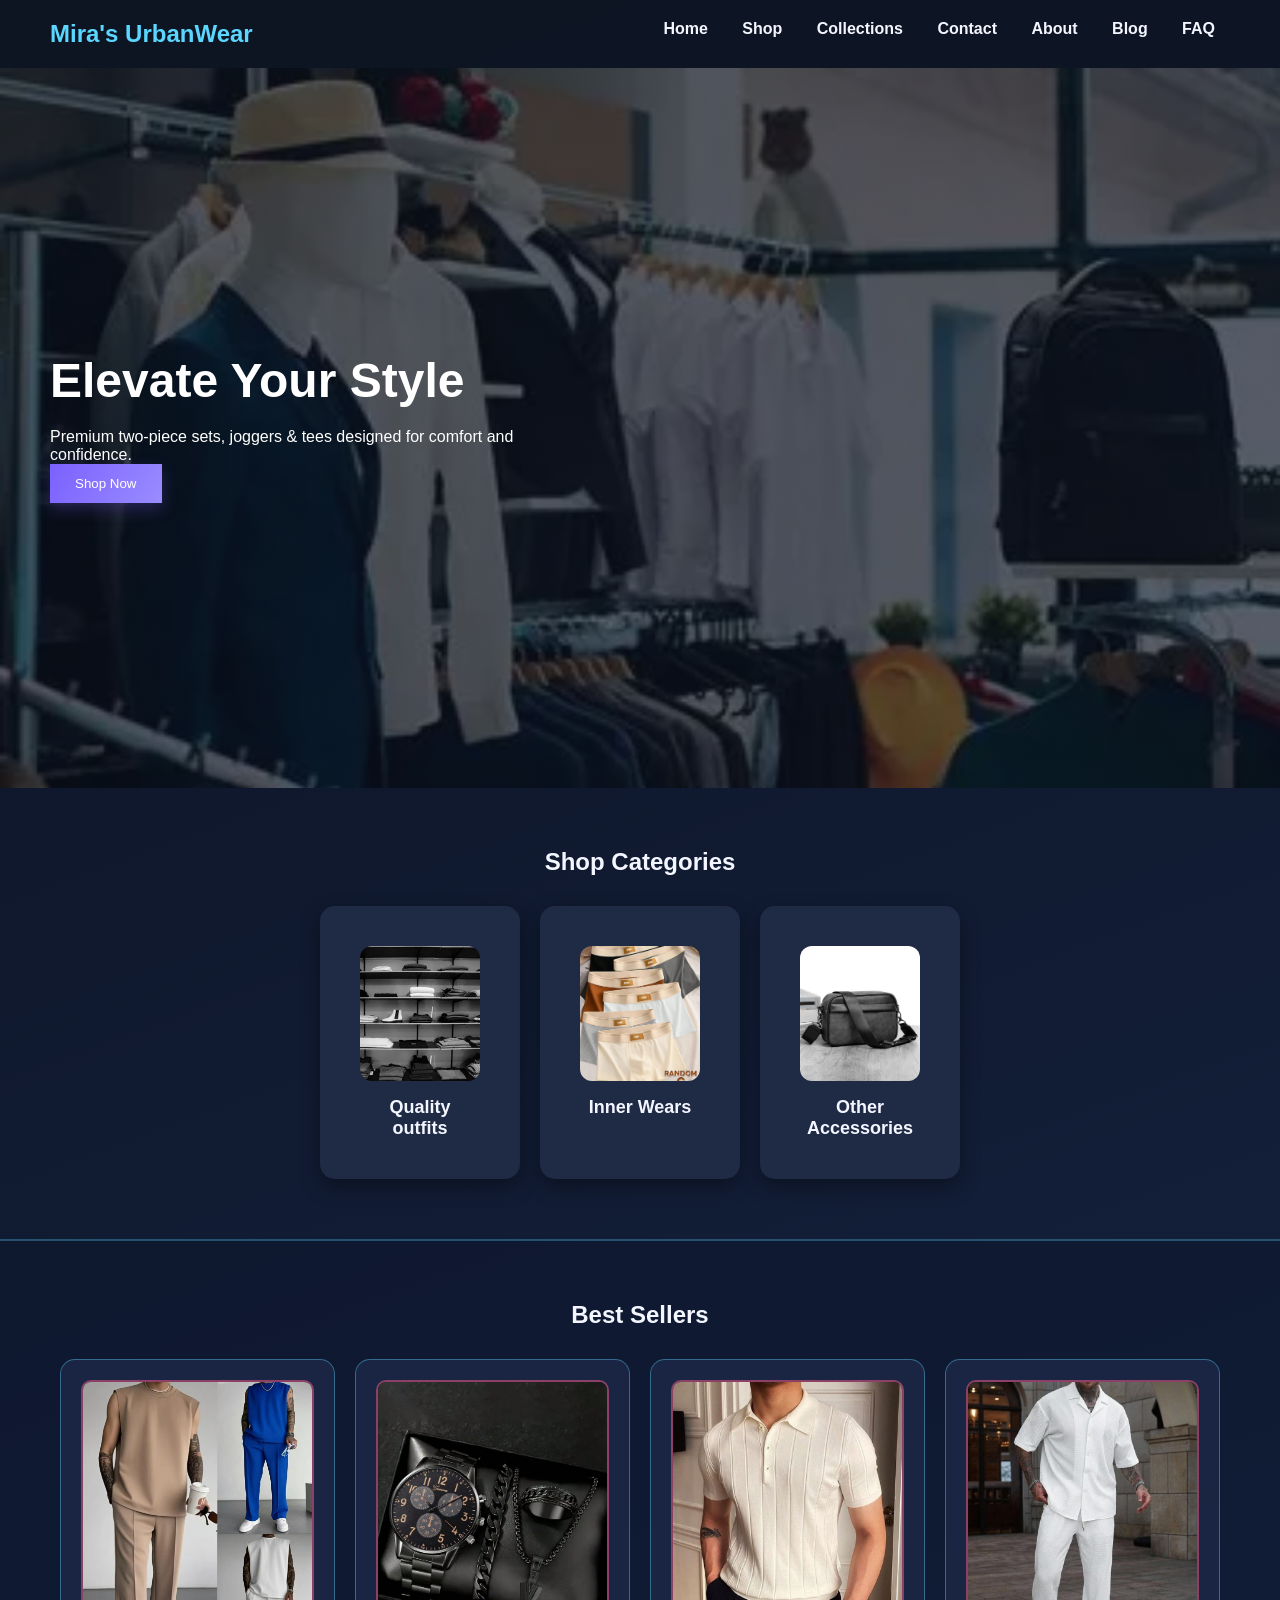
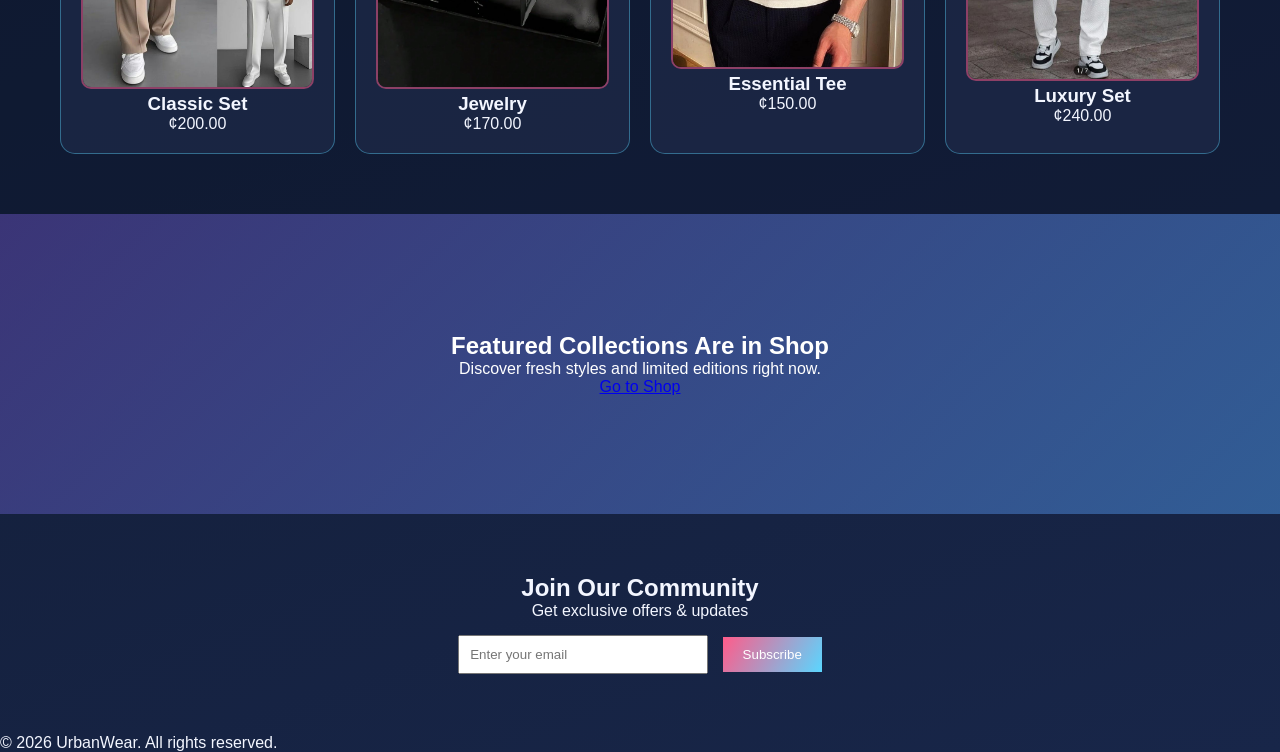
==== index.html @ b2097e36 "pushing my mini project" ====
<!DOCTYPE html>
<html lang="en">
<head>
  <meta charset="UTF-8">
  <title>UrbanWear</title>
  <link rel="stylesheet" href="src/style.css">
</head>
<body>

<!-- NAVBAR -->
<header>
  <div class="logo">Mira's UrbanWear</div>
  <nav>
    <a href="index.html">Home</a>
    <a href="pages/shop.html">Shop</a>
    <a href="pages/collections.html">Collections</a>
    <a href="pages/contact.html">Contact</a>
    <a href="pages/about.html">About</a>
    <a href="pages/blog.html">Blog</a>
    <a href="pages/faq.html">FAQ</a>
  </nav>
</header>

<!-- HERO -->
<section class="hero">
  <div class="hero-text">
    <h1>Elevate Your Style</h1>
    <p>Premium two-piece sets, joggers & tees designed for comfort and confidence.</p>
    <button>Shop Now</button>
  </div>
</section>

<!-- CATEGORIES -->
<section class="categories">
  <h2>Shop Categories</h2>
  <div class="category-grid">
    <div class="card">
      <img src="images/boutique pic3.webp" alt="">
      <span> Quality outfits</span>
    </div>
    <div class="card">
      <img src="images/innerwears.jpg" alt="Joggers">
      <span>Inner Wears</span>
    </div>
    <div class="card">
      <img src="images/side bag.jpg" alt="T-Shirts">
      <span>Other Accessories</span>
    </div>
  </div>
</section>

<!-- BEST SELLERS -->
<section class="products">
  <h2>Best Sellers</h2>
  <div class="product-grid">

    <div class="product">
      <img src="images/luxury classicset.jpg">
      <h3>Classic Set</h3>
      <p>¢200.00</p>
    </div>

    <div class="product">
      <img src="images/jewelry pic1.jpg">
      <h3>Jewelry</h3>
      <p>¢170.00</p>
    </div>

    <div class="product">
      <img src="images/detailed shirt.jpg">
      <h3>Essential Tee</h3>
      <p>¢150.00</p>
    </div>

    <div class="product">
      <img src="images/luxury twopiece set.jpg">
      <h3>Luxury Set</h3>
      <p>¢240.00</p>
    </div>

  </div>
</section>

<!-- PROMO -->
<section class="promo">
  <div class="promo-text">
    <h2>Featured Collections Are in Shop</h2>
    <p>Discover fresh styles and limited editions right now.</p>
    <a href="pages/shop.html" class="btn-link">Go to Shop</a>
  </div>
</section>

<!-- NEWSLETTER -->
<section class="newsletter">
  <h2>Join Our Community</h2>
  <p>Get exclusive offers & updates</p>
  <input type="email" placeholder="Enter your email">
  <button>Subscribe</button>
</section>

<!-- FOOTER -->
<footer>
  <p>© 2026 UrbanWear. All rights reserved.</p>
</footer>

</body>
</html>
---- src/style.css ----
:root {
  --bg: #0b1220;
  --text: #f3f6ff;
  --card: #1f2a45;
  --accent: #ff5c8a;
  --accent2: #5ad6ff;
  --muted: #b1c2db;
}

* {
  margin: 0;
  padding: 0;
  box-sizing: border-box;
  font-family: 'Arial', sans-serif;
}

body {
  background: linear-gradient(160deg, #0b1220 0%, #182649 100%);
  color: var(--text);
}

/* NAVBAR */
header {
  display: flex;
  justify-content: space-between;
  padding: 20px 50px;
  background: rgba(14, 20, 35, 0.90);
  box-shadow: 0 6px 25px rgba(0,0,0,0.45);
}

nav a {
  margin: 0 15px;
  text-decoration: none;
  color: var(--text);
  font-weight: 600;
  transition: color .2s ease;
}

nav a:hover {
  color: var(--accent);
}

.logo {
  font-weight: 900;
  font-size: 24px;
  color: var(--accent2);
}

/* HERO */
.hero {
  height: 80vh;
  background: linear-gradient(rgba(11, 18, 32, .65), rgba(11, 18, 32, .65)), url('../images/boutique pic1.webp') no-repeat center/cover;
  display: flex;
  align-items: center;
  padding: 50px;
}

.hero-text {
  max-width: 500px;
  color: white;
}

.hero h1 {
  font-size: 48px;
  margin-bottom: 20px;
}

.hero button {
  padding: 12px 25px;
  background: linear-gradient(120deg, #7b61ff, #9a8cff);
  color: #fff;
  border: none;
  cursor: pointer;
  box-shadow: 0 6px 16px rgba(123,97,255,0.25);
}

/* CATEGORIES */
.categories {
  padding: 60px;
  text-align: center;
}

.category-grid {
  display: flex;
  gap: 20px;
  margin-top: 30px;
  justify-content: center;
}

.card {
  background: var(--card);
  padding: 40px;
  border-radius: 15px;
  width: 200px;
  box-shadow: 0 8px 20px rgba(0,0,0,0.35);
}

.card img {
  width: 100%;
  height: 135px;
  object-fit: cover;
  border-radius: 12px;
  margin-bottom: 12px;
}

.card span {
  display: block;
  font-size: 18px;
  font-weight: 700;
  color: var(--text);
}

/* PRODUCTS */
.products {
  padding: 60px;
  text-align: center;
  background: rgba(12,22,42,.45);
  border-top: 2px solid rgba(90,214,255,0.3);
}

.shop-arrivals {
  margin-top: 40px;
  padding: 35px;
  border-radius: 18px;
  background: linear-gradient(140deg, rgba(123,97,255,0.14), rgba(90,214,255,0.12));
  box-shadow: 0 12px 35px rgba(10, 10, 30, 0.3);
}

.shop-arrivals h2 {
  margin-bottom: 20px;
  color: #f3f6ff;
}

.arrival-grid {
  display: grid;
  gap: 20px;
  grid-template-columns: repeat(auto-fit, minmax(220px, 1fr));
}

.arrival-card {
  background: rgba(15, 28, 55, 0.9);
  border: 1px solid rgba(90,214,255,0.4);
  border-radius: 15px;
  padding: 14px;
  text-align: center;
}

.arrival-card img {
  width: 100%;
  border-radius: 12px;
  object-fit: cover;
  margin-bottom: 12px;
}

.arrival-card h3 {
  margin-bottom: 8px;
  color: #fff;
}

.arrival-card p {
  font-weight: 700;
  color: #a8e7ff;
}

.product-grid {
  display: grid;
  grid-template-columns: repeat(4, 1fr);
  gap: 20px;
  margin-top: 30px;
}

.product {
  background: rgba(28, 40, 70, 0.87);
  padding: 20px;
  border-radius: 15px;
  border: 1px solid rgba(90,214,255,0.4);
}

.product img {
  width: 100%;
  border-radius: 10px;
  border: 2px solid rgba(255,92,138,0.5);
}

/* PROMO */
.promo {
  height: 300px;
  background: linear-gradient(135deg, rgba(72, 60, 139, 0.75), rgba(58, 112, 176, 0.75));
  display: flex;
  align-items: center;
  justify-content: center;
  color: #fff;
}

.promo-text {
  text-align: center;
}

.promo button {
  margin-top: 15px;
  padding: 10px 20px;
  border: none;
  background: linear-gradient(120deg, #6e5f80, #b394c7);
  color: white;
  cursor: pointer;
}

/* NEWSLETTER */
.newsletter {
  padding: 60px;
  text-align: center;
}

.newsletter input {
  padding: 10px;
  width: 250px;
  margin-top: 15px;
}

.newsletter button {
  padding: 10px 20px;
  margin-left: 10px;
  background: linear-gradient(120deg, var(--accent), var(--accent2));
  color: white;
  border: none;
  cursor: pointer;
}
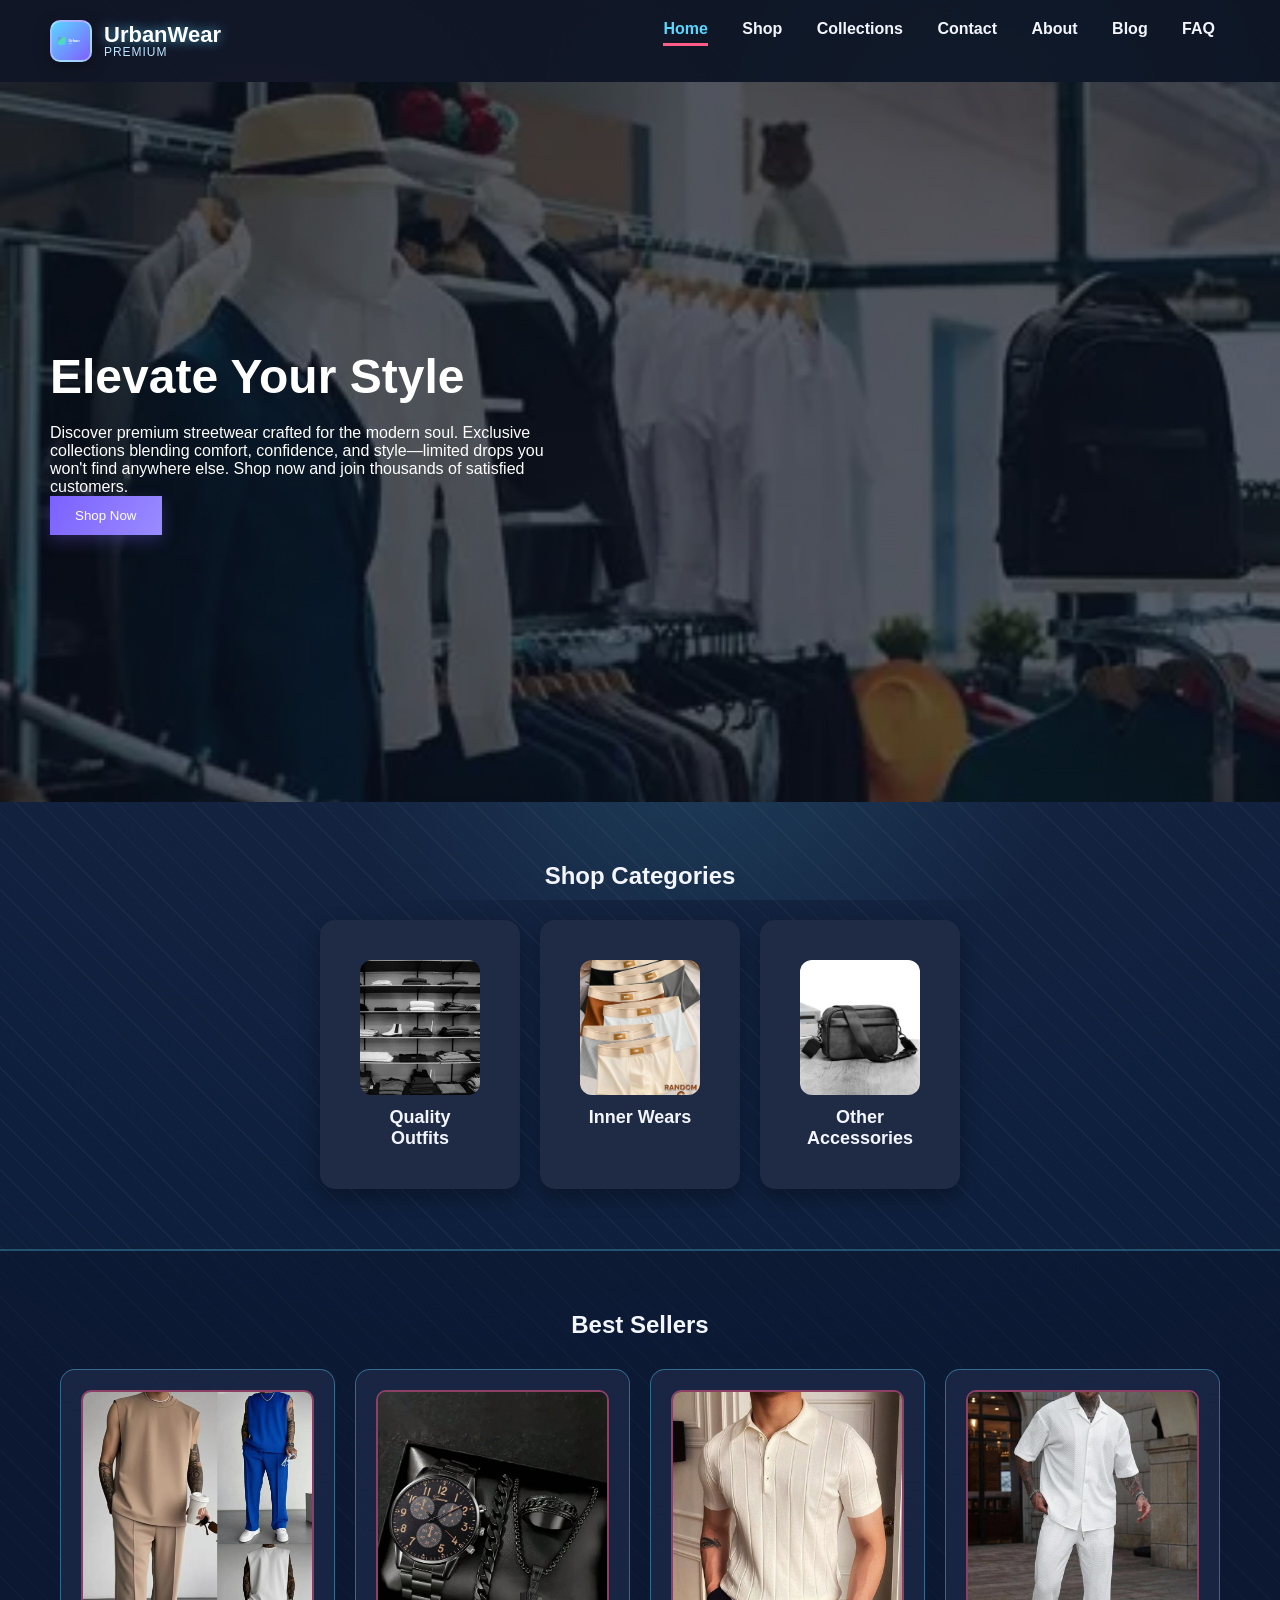
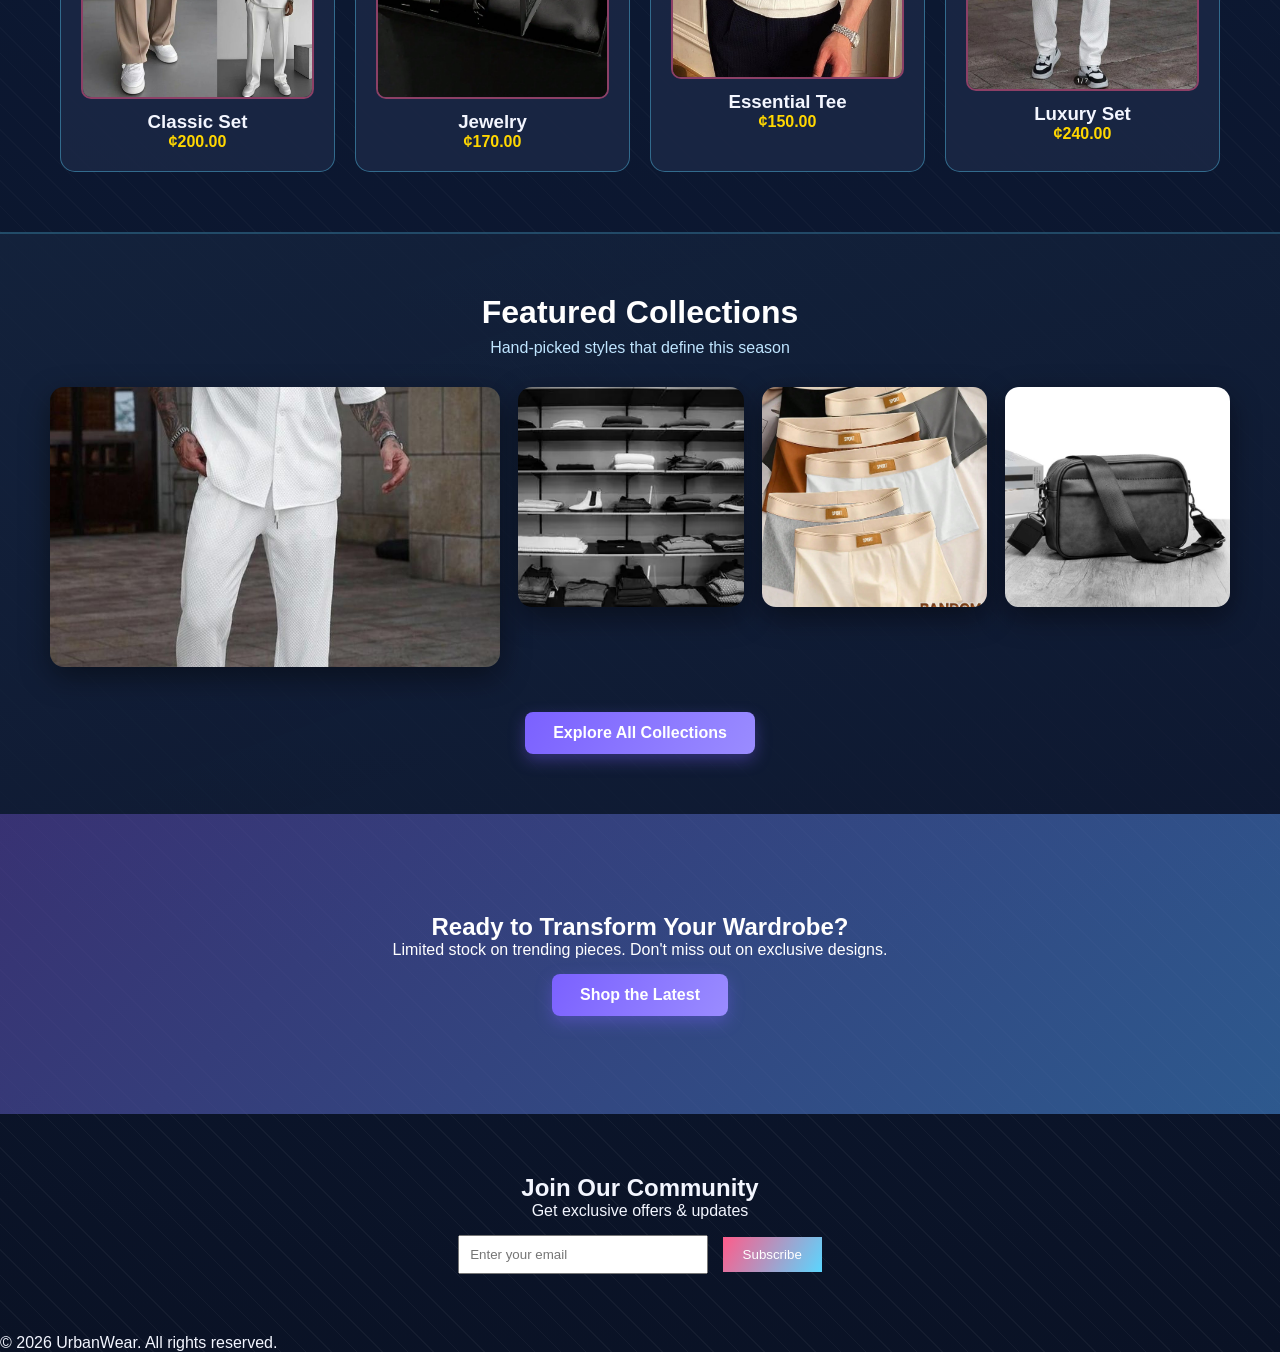
==== commit d0ea7746: "pushing my mini project" ====
--- a/index.html
+++ b/index.html
@@ -9,9 +9,12 @@
 
 <!-- NAVBAR -->
 <header>
-  <div class="logo">Mira's UrbanWear</div>
+  <div class="logo">
+    <img class="brand-logo" src="images/brand-logo.svg" alt="UrbanWear logo">
+    <div class="logo-text"><strong>UrbanWear</strong><span>Premium</span></div>
+  </div>
   <nav>
-    <a href="index.html">Home</a>
+    <a href="index.html" class="active">Home</a>
     <a href="pages/shop.html">Shop</a>
     <a href="pages/collections.html">Collections</a>
     <a href="pages/contact.html">Contact</a>
@@ -25,8 +28,8 @@
 <section class="hero">
   <div class="hero-text">
     <h1>Elevate Your Style</h1>
-    <p>Premium two-piece sets, joggers & tees designed for comfort and confidence.</p>
-    <button>Shop Now</button>
+    <p>Discover premium streetwear crafted for the modern soul. Exclusive collections blending comfort, confidence, and style—limited drops you won't find anywhere else. Shop now and join thousands of satisfied customers.</p>
+    <button onclick="location.href='pages/shop.html'">Shop Now</button>
   </div>
 </section>
 
@@ -34,18 +37,18 @@
 <section class="categories">
   <h2>Shop Categories</h2>
   <div class="category-grid">
-    <div class="card">
+    <a href="pages/shop.html" class="card">
       <img src="images/boutique pic3.webp" alt="">
-      <span> Quality outfits</span>
-    </div>
-    <div class="card">
+      <span>Quality Outfits</span>
+    </a>
+    <a href="pages/shop.html" class="card">
       <img src="images/innerwears.jpg" alt="Joggers">
       <span>Inner Wears</span>
-    </div>
-    <div class="card">
+    </a>
+    <a href="pages/shop.html" class="card">
       <img src="images/side bag.jpg" alt="T-Shirts">
       <span>Other Accessories</span>
-    </div>
+    </a>
   </div>
 </section>
 
@@ -54,39 +57,76 @@
   <h2>Best Sellers</h2>
   <div class="product-grid">
 
-    <div class="product">
+    <a href="pages/shop.html" class="product">
       <img src="images/luxury classicset.jpg">
       <h3>Classic Set</h3>
       <p>¢200.00</p>
-    </div>
+    </a>
 
-    <div class="product">
+    <a href="pages/shop.html" class="product">
       <img src="images/jewelry pic1.jpg">
       <h3>Jewelry</h3>
       <p>¢170.00</p>
-    </div>
+    </a>
 
-    <div class="product">
+    <a href="pages/shop.html" class="product">
       <img src="images/detailed shirt.jpg">
       <h3>Essential Tee</h3>
       <p>¢150.00</p>
-    </div>
+    </a>
 
-    <div class="product">
+    <a href="pages/shop.html" class="product">
       <img src="images/luxury twopiece set.jpg">
       <h3>Luxury Set</h3>
       <p>¢240.00</p>
-    </div>
+    </a>
 
   </div>
+</section>
+
+<!-- FEATURED COLLECTIONS -->
+<section class="featured-showcase">
+  <h2>Featured Collections</h2>
+  <p>Hand-picked styles that define this season</p>
+  <div class="showcase-boxes">
+    <div class="showcase-box large">
+      <img src="images/luxury twopiece set.jpg" alt="Luxury Collection">
+      <div class="box-overlay">
+        <h3>Luxury Sets</h3>
+        <span>Premium Quality</span>
+      </div>
+    </div>
+    <div class="showcase-box">
+      <img src="images/boutique pic3.webp" alt="Urban Essentials">
+      <div class="box-overlay">
+        <h3>Urban Essentials</h3>
+        <span>Street Style</span>
+      </div>
+    </div>
+    <div class="showcase-box">
+      <img src="images/innerwears.jpg" alt="Comfort Wear">
+      <div class="box-overlay">
+        <h3>Comfort Wear</h3>
+        <span>All Day</span>
+      </div>
+    </div>
+    <div class="showcase-box">
+      <img src="images/side bag.jpg" alt="Accessories">
+      <div class="box-overlay">
+        <h3>Accessories</h3>
+        <span>Complete Look</span>
+      </div>
+    </div>
+  </div>
+  <a href="pages/collections.html" class="btn-link" style="display: inline-block; margin-top: 25px;">Explore All Collections</a>
 </section>
 
 <!-- PROMO -->
 <section class="promo">
   <div class="promo-text">
-    <h2>Featured Collections Are in Shop</h2>
-    <p>Discover fresh styles and limited editions right now.</p>
-    <a href="pages/shop.html" class="btn-link">Go to Shop</a>
+    <h2>Ready to Transform Your Wardrobe?</h2>
+    <p>Limited stock on trending pieces. Don't miss out on exclusive designs.</p>
+    <a href="pages/shop.html" class="btn-link">Shop the Latest</a>
   </div>
 </section>
 
--- a/src/style.css
+++ b/src/style.css
@@ -15,8 +15,22 @@
 }
 
 body {
-  background: linear-gradient(160deg, #0b1220 0%, #182649 100%);
+  background: radial-gradient(circle at top, #1f2a44 0%, #0e1f3d 42%, #0a1225 100%),
+              repeating-linear-gradient(45deg, rgba(255,255,255,0.04) 0px, rgba(255,255,255,0.04) 1px, transparent 1px, transparent 18px);
+  background-blend-mode: overlay;
   color: var(--text);
+}
+
+body::before {
+  content: "";
+  position: fixed;
+  inset: 0;
+  pointer-events: none;
+  background: radial-gradient(circle at 20% 25%, rgba(255, 92, 138, 0.28), transparent 40%),
+              radial-gradient(circle at 75% 15%, rgba(90, 214, 255, 0.22), transparent 36%),
+              radial-gradient(circle at 55% 80%, rgba(59, 166, 185, 0.18), transparent 36%);
+  mix-blend-mode: screen;
+  z-index: -1;
 }
 
 /* NAVBAR */
@@ -40,10 +54,48 @@
   color: var(--accent);
 }
 
+nav a.active {
+  color: var(--accent2);
+  border-bottom: 3px solid var(--accent);
+  padding-bottom: 6px;
+  font-weight: 700;
+}
+
 .logo {
+  display: inline-flex;
+  align-items: center;
+  gap: 12px;
+}
+
+.brand-logo {
+  width: 42px;
+  height: 42px;
+  background: linear-gradient(135deg, #5ad6ff, #7f5fff);
+  border-radius: 10px;
+  padding: 6px;
+  box-shadow: 0 5px 16px rgba(0, 0, 0, 0.35);
+  border: 2px solid rgba(255, 255, 255, 0.4);
+}
+
+.logo-text {
+  display: flex;
+  flex-direction: column;
+  line-height: 1;
+}
+
+.logo-text strong {
+  font-family: 'Poppins', 'Montserrat', sans-serif;
   font-weight: 900;
-  font-size: 24px;
-  color: var(--accent2);
+  font-size: 22px;
+  color: #ffffff;
+  text-shadow: 0 0 12px rgba(90,214,255,0.7);
+}
+
+.logo-text span {
+  font-size: 0.75rem;
+  color: #bfe5ff;
+  letter-spacing: 0.08em;
+  text-transform: uppercase;
 }
 
 /* HERO */
@@ -93,6 +145,17 @@
   border-radius: 15px;
   width: 200px;
   box-shadow: 0 8px 20px rgba(0,0,0,0.35);
+  display: flex;
+  flex-direction: column;
+  align-items: center;
+  text-decoration: none;
+  cursor: pointer;
+  transition: transform 0.3s ease, box-shadow 0.3s ease;
+}
+
+.card:hover {
+  transform: translateY(-6px);
+  box-shadow: 0 12px 28px rgba(90, 214, 255, 0.3);
 }
 
 .card img {
@@ -174,12 +237,59 @@
   padding: 20px;
   border-radius: 15px;
   border: 1px solid rgba(90,214,255,0.4);
+  position: relative;
+  text-decoration: none;
+  display: flex;
+  flex-direction: column;
+  cursor: pointer;
+  transition: transform 0.3s ease, box-shadow 0.3s ease;
+}
+
+.product:hover {
+  transform: translateY(-4px);
+  box-shadow: 0 10px 25px rgba(90, 214, 255, 0.3);
 }
 
 .product img {
   width: 100%;
   border-radius: 10px;
   border: 2px solid rgba(255,92,138,0.5);
+}
+
+.product h3 {
+  color: var(--text);
+  margin-top: 12px;
+}
+
+.product p {
+  color: #ffd700;
+  font-weight: 700;
+}
+
+/* Product Badges */
+.badge {
+  position: absolute;
+  top: 12px;
+  right: 12px;
+  padding: 6px 12px;
+  border-radius: 8px;
+  font-size: 12px;
+  font-weight: 700;
+  z-index: 10;
+  text-transform: uppercase;
+  letter-spacing: 0.05em;
+}
+
+.badge.sold-out {
+  background: linear-gradient(135deg, #ff4757, #ee5a6f);
+  color: #fff;
+  box-shadow: 0 4px 12px rgba(255, 71, 87, 0.5);
+}
+
+.badge.limited {
+  background: linear-gradient(135deg, #ffa502, #ff6900);
+  color: #fff;
+  box-shadow: 0 4px 12px rgba(255, 165, 2, 0.5);
 }
 
 /* PROMO */
@@ -205,6 +315,24 @@
   cursor: pointer;
 }
 
+.btn-link {
+  display: inline-block;
+  margin-top: 15px;
+  padding: 12px 28px;
+  background: linear-gradient(120deg, #7b61ff, #9a8cff);
+  color: white;
+  text-decoration: none;
+  border-radius: 8px;
+  font-weight: 700;
+  transition: transform 0.2s ease, box-shadow 0.2s ease;
+  box-shadow: 0 6px 16px rgba(123,97,255,0.35);
+}
+
+.btn-link:hover {
+  transform: translateY(-2px);
+  box-shadow: 0 8px 20px rgba(123,97,255,0.5);
+}
+
 /* NEWSLETTER */
 .newsletter {
   padding: 60px;
@@ -226,3 +354,1130 @@
   cursor: pointer;
 }
 
+/* New pages and components */
+.hero-alt {
+  height: 55vh;
+  background: linear-gradient(140deg, rgba(31, 42, 67, 0.78), rgba(90, 214, 255, 0.35)), url('../images/boutique pic2.webp') no-repeat center/cover;
+  display: flex;
+  align-items: center;
+  padding: 50px;
+}
+
+.story-section {
+  background: linear-gradient(160deg, #191f2f, #122038);
+  color: #f4f8ff;
+  padding: 60px 50px;
+  text-align: center;
+}
+
+.story-content p {
+  margin-top: 16px;
+  font-size: 18px;
+  line-height: 1.6;
+}
+
+.ceo-section {
+  padding: 60px 50px;
+  background: linear-gradient(140deg, rgba(25, 40, 70, 0.9), rgba(15, 28, 55, 0.95));
+  border-top: 2px solid rgba(90, 214, 255, 0.25);
+  border-bottom: 2px solid rgba(90, 214, 255, 0.25);
+}
+
+.ceo-content {
+  display: grid;
+  grid-template-columns: 1fr 1.3fr;
+  gap: 40px;
+  align-items: center;
+  max-width: 1000px;
+  margin: 0 auto;
+}
+
+.ceo-image img {
+  width: 100%;
+  border-radius: 16px;
+  box-shadow: 0 15px 40px rgba(90, 214, 255, 0.3);
+  border: 3px solid rgba(90, 214, 255, 0.4);
+}
+
+.ceo-story h2 {
+  font-size: 26px;
+  margin-bottom: 20px;
+  color: #5ad6ff;
+}
+
+.ceo-story p {
+  margin-bottom: 16px;
+  line-height: 1.7;
+  color: #dce9ff;
+  font-size: 15px;
+}
+
+.ceo-story strong {
+  color: #fff;
+  display: block;
+  margin-top: 18px;
+  margin-bottom: 8px;
+  font-size: 16px;
+}
+
+/* Sizes Guide */
+.sizes-guide {
+  background: rgba(25, 40, 70, 0.85);
+  border: 1px dashed rgba(90, 214, 255, 0.4);
+  border-radius: 12px;
+  padding: 20px;
+  margin-bottom: 30px;
+  text-align: center;
+}
+
+.sizes-guide h3 {
+  color: #5ad6ff;
+  margin-bottom: 8px;
+}
+
+.sizes-display {
+  display: flex;
+  gap: 10px;
+  justify-content: center;
+  flex-wrap: wrap;
+}
+
+.size-badge {
+  background: linear-gradient(135deg, rgba(90, 214, 255, 0.3), rgba(123, 97, 255, 0.3));
+  border: 2px solid rgba(90, 214, 255, 0.5);
+  color: #5ad6ff;
+  padding: 8px 14px;
+  border-radius: 8px;
+  font-weight: 700;
+  font-size: 14px;
+  transition: all 0.2s ease;
+}
+
+.size-badge:hover {
+  background: linear-gradient(135deg, #5ad6ff, #7f5fff);
+  color: #fff;
+  border-color: #5ad6ff;
+  cursor: pointer;
+}
+
+/* Cute Contact Boxes */
+.contact-boxes {
+  display: grid;
+  grid-template-columns: 1fr 1fr;
+  gap: 20px;
+  margin-top: 30px;
+}
+
+.info-box {
+  background: linear-gradient(135deg, rgba(40, 60, 95, 0.95), rgba(30, 50, 85, 0.95));
+  border: 2px solid rgba(90, 214, 255, 0.35);
+  border-radius: 16px;
+  padding: 25px;
+  box-shadow: 0 8px 24px rgba(90, 214, 255, 0.15);
+  transition: all 0.3s ease;
+}
+
+.info-box:hover {
+  transform: translateY(-6px);
+  box-shadow: 0 12px 32px rgba(90, 214, 255, 0.25);
+  border-color: rgba(90, 214, 255, 0.6);
+}
+
+.info-box h3 {
+  color: #5ad6ff;
+  font-size: 20px;
+  margin-bottom: 12px;
+}
+
+.info-box p {
+  color: #dce9ff;
+  margin: 6px 0;
+  font-size: 15px;
+}
+
+.info-box ul {
+  margin: 0;
+  padding: 0;
+}
+
+/* Map Container */
+.map-container {
+  padding: 40px 50px;
+  background: rgba(15, 25, 50, 0.9);
+  border-top: 2px solid rgba(90, 214, 255, 0.2);
+  border-bottom: 2px solid rgba(90, 214, 255, 0.2);
+}
+
+.map-container h2 {
+  text-align: center;
+  margin-bottom: 20px;
+  color: #fff;
+}
+
+.map-container iframe {
+  box-shadow: 0 10px 30px rgba(0, 0, 0, 0.4);
+}
+
+@media (max-width: 960px) {
+  .contact-boxes {
+    grid-template-columns: 1fr;
+  }
+  .ceo-content {
+    grid-template-columns: 1fr;
+  }
+}
+
+.mission-grid {
+  display: grid;
+  grid-template-columns: repeat(auto-fit, minmax(220px, 1fr));
+  gap: 18px;
+  margin: 45px 50px;
+}
+
+.mission-grid article {
+  background: rgba(25, 36, 58, 0.84);
+  border: 1px solid rgba(90, 214, 255, 0.35);
+  padding: 22px;
+  border-radius: 15px;
+  display: flex;
+  flex-direction: column;
+  align-items: center;
+  text-align: center;
+}
+
+.mission-grid img {
+  width: 100%;
+  height: 160px;
+  object-fit: cover;
+  border-radius: 11px;
+  margin-bottom: 12px;
+}
+
+.mission-grid h2 {
+  margin: 10px 0;
+}
+
+
+.team-review, .review-boxes {
+  padding: 50px;
+  background: rgba(13, 24, 46, 0.85);
+}
+
+.review-boxes h2 {
+  margin-bottom: 20px;
+}
+
+.testimonial-grid {
+  display: grid;
+  gap: 20px;
+  grid-template-columns: repeat(auto-fit, minmax(220px, 1fr));
+}
+
+.testimonial-grid blockquote {
+  background: rgba(28, 40, 70, 0.95);
+  border-left: 3px solid var(--accent2);
+  padding: 20px;
+  border-radius: 12px;
+  color: #e3eff9;
+}
+
+.testimonial-grid footer {
+  margin-top: 12px;
+  color: #c3d7ed;
+  font-style: italic;
+}
+
+.collection-grid, .article-grid {
+  display: grid;
+  gap: 20px;
+  padding: 40px 50px;
+  grid-template-columns: repeat(auto-fit, minmax(220px, 1fr));
+}
+
+.collection-card, .blog-card {
+  background: rgba(26, 37, 61, 0.92);
+  padding: 16px;
+  border-radius: 14px;
+  border: 1px solid rgba(90, 214, 255, 0.3);
+}
+
+.collection-card img, .blog-card img {
+  width: 100%;
+  border-radius: 12px;
+  height: 170px;
+  object-fit: cover;
+  margin-bottom: 12px;
+}
+
+.collection-card h3, .blog-card h2 {
+  margin-bottom: 10px;
+}
+
+.contact-hero, .faq-hero, .blog-hero {
+  background: linear-gradient(150deg, rgba(109, 57, 143, 0.80), rgba(59, 112, 176, 0.80));
+  color: #fff;
+  text-align: center;
+  padding: 70px 30px;
+}
+
+.contact-grid {
+  display: grid;
+  grid-template-columns: 1.2fr 1fr;
+  gap: 20px;
+  padding: 40px 50px;
+}
+
+.contact-form, .contact-info {
+  background: rgba(20, 35, 58, 0.95);
+  border: 1px solid rgba(90, 214, 255, 0.35);
+  border-radius: 14px;
+  padding: 22px;
+}
+
+.contact-form label {
+  display: block;
+  color: #dce9ff;
+  margin-top: 12px;
+}
+
+.contact-form input, .contact-form textarea {
+  width: 100%;
+  margin-top: 6px;
+  padding: 10px;
+  border-radius: 8px;
+  border: 1px solid rgba(168, 231, 255, 0.5);
+  background: rgba(10, 16, 31, 0.9);
+  color: #f5fbff;
+}
+
+.contact-form textarea {
+  min-height: 140px;
+}
+
+.contact-form button {
+  margin-top: 14px;
+  background: linear-gradient(120deg, #ff5c8a, #6ecbcc);
+  border: none;
+  color: #fff;
+  padding: 10px 18px;
+  border-radius: 10px;
+  cursor: pointer;
+}
+
+.faq-accordion {
+  padding: 40px 50px;
+}
+
+.faq-item {
+  background: rgba(19, 31, 52, 0.95);
+  border: 1px solid rgba(90, 214, 255, 0.35);
+  margin-bottom: 10px;
+  padding: 16px;
+  border-radius: 12px;
+}
+
+.faq-item h3 {
+  margin-bottom: 8px;
+}
+
+.button, .btn-link, .hero button, .promo button {
+  transition: transform .2s ease, opacity .2s ease;
+}
+
+.button:hover, .btn-link:hover, .hero button:hover, .promo button:hover {
+  transform: translateY(-2px);
+  opacity: .9;
+}
+
+@media (max-width: 960px) {
+  header { padding: 15px 30px; }
+  .contact-grid, .mission-grid, .collection-grid, .article-grid, .product-grid {
+    grid-template-columns: 1fr;
+  }
+  .hero, .hero-alt { height: auto; padding: 50px 20px; }
+}
+
+/* Featured Showcase */
+.featured-showcase {
+  padding: 60px 50px;
+  text-align: center;
+  background: linear-gradient(160deg, rgba(20, 35, 60, 0.9), rgba(15, 25, 50, 0.85));
+  border-top: 2px solid rgba(90, 214, 255, 0.25);
+}
+
+.featured-showcase h2 {
+  font-size: 32px;
+  margin-bottom: 8px;
+  color: #fff;
+}
+
+.featured-showcase > p {
+  color: #bfe5ff;
+  margin-bottom: 30px;
+  font-size: 16px;
+}
+
+.showcase-boxes {
+  display: grid;
+  grid-template-columns: 2fr 1fr 1fr 1fr;
+  gap: 18px;
+  margin-bottom: 20px;
+}
+
+.showcase-box {
+  position: relative;
+  height: 220px;
+  border-radius: 14px;
+  overflow: hidden;
+  cursor: pointer;
+  box-shadow: 0 10px 30px rgba(0, 0, 0, 0.45);
+  transition: transform 0.35s ease, box-shadow 0.35s ease;
+}
+
+.showcase-box:hover {
+  transform: translateY(-10px) scale(1.03);
+  box-shadow: 0 20px 45px rgba(90, 214, 255, 0.4);
+}
+
+.showcase-box.large {
+  height: 280px;
+  grid-column: span 1;
+}
+
+.showcase-box img {
+  width: 100%;
+  height: 100%;
+  object-fit: cover;
+  transition: scale 0.4s ease;
+}
+
+.showcase-box:hover img {
+  scale: 1.1;
+}
+
+.showcase-box .box-overlay {
+  position: absolute;
+  inset: 0;
+  background: linear-gradient(180deg, transparent 30%, rgba(11, 18, 32, 0.98) 100%);
+  display: flex;
+  flex-direction: column;
+  justify-content: flex-end;
+  padding: 20px;
+  color: #fff;
+  opacity: 0;
+  transition: opacity 0.3s ease;
+}
+
+.showcase-box:hover .box-overlay {
+  opacity: 1;
+}
+
+.showcase-box h3 {
+  font-size: 18px;
+  font-weight: 700;
+  margin-bottom: 4px;
+}
+
+.showcase-box span {
+  font-size: 12px;
+  color: #a8e7ff;
+  text-transform: uppercase;
+  letter-spacing: 0.08em;
+}
+
+@media (max-width: 960px) {
+  .showcase-boxes {
+    grid-template-columns: repeat(2, 1fr);
+  }
+  .showcase-box.large {
+    grid-column: span 1;
+    height: 220px;
+  }
+}
+
+/* Shopping Cart Section */
+.shopping-cart-section {
+  padding: 50px;
+  background: rgba(15, 25, 50, 0.9);
+}
+
+.shopping-cart-section h2 {
+  text-align: center;
+  margin-bottom: 30px;
+}
+
+.cart-container {
+  display: grid;
+  grid-template-columns: 2fr 1fr;
+  gap: 20px;
+}
+
+.cart-items {
+  background: rgba(25, 40, 70, 0.85);
+  border: 1px solid rgba(90, 214, 255, 0.3);
+  border-radius: 14px;
+  padding: 30px;
+  min-height: 300px;
+}
+
+.empty-cart {
+  text-align: center;
+  display: flex;
+  flex-direction: column;
+  justify-content: center;
+  height: 100%;
+  color: #bfe5ff;
+}
+
+.cart-summary {
+  background: linear-gradient(135deg, rgba(31, 42, 67, 0.9), rgba(20, 35, 60, 0.95));
+  border: 1px solid rgba(90, 214, 255, 0.35);
+  border-radius: 14px;
+  padding: 20px;
+  height: fit-content;
+  position: sticky;
+  top: 20px;
+}
+
+.cart-summary h3 {
+  margin-bottom: 15px;
+  font-size: 18px;
+}
+
+.summary-row {
+  display: flex;
+  justify-content: space-between;
+  margin-bottom: 10px;
+  color: #dce9ff;
+}
+
+.summary-row.total {
+  font-size: 18px;
+  font-weight: 700;
+  color: #5ad6ff;
+}
+
+.checkout-btn {
+  width: 100%;
+  padding: 12px;
+  margin-top: 15px;
+  background: linear-gradient(120deg, #7b61ff, #9a8cff);
+  border: none;
+  color: white;
+  border-radius: 8px;
+  font-weight: 700;
+  cursor: pointer;
+}
+
+.checkout-btn:disabled {
+  background: #555;
+  cursor: not-allowed;
+  opacity: 0.6;
+}
+
+/* Order Tracking */
+.order-tracking {
+  padding: 50px;
+  background: rgba(20, 35, 60, 0.85);
+}
+
+.order-tracking h2 {
+  text-align: center;
+  margin-bottom: 30px;
+}
+
+.tracking-container {
+  display: grid;
+  grid-template-columns: 1fr 1.2fr;
+  gap: 20px;
+}
+
+.tracking-form {
+  background: rgba(25, 40, 70, 0.9);
+  border: 1px solid rgba(90, 214, 255, 0.3);
+  border-radius: 14px;
+  padding: 20px;
+}
+
+.tracking-form input {
+  width: 100%;
+  padding: 10px;
+  margin-bottom: 10px;
+  border-radius: 8px;
+  border: 1px solid rgba(90, 214, 255, 0.4);
+  background: rgba(10, 16, 31, 0.95);
+  color: #f5fbff;
+}
+
+.tracking-form button {
+  width: 100%;
+  padding: 12px;
+  background: linear-gradient(120deg, #ff5c8a, #5ad6ff);
+  border: none;
+  color: white;
+  border-radius: 8px;
+  font-weight: 700;
+  cursor: pointer;
+}
+
+.tracking-status {
+  background: rgba(25, 40, 70, 0.9);
+  border: 1px solid rgba(90, 214, 255, 0.3);
+  border-radius: 14px;
+  padding: 20px;
+}
+
+.status-timeline {
+  display: flex;
+  justify-content: space-between;
+  margin-top: 20px;
+}
+
+.status-step {
+  text-align: center;
+  flex: 1;
+}
+
+.status-circle {
+  width: 50px;
+  height: 50px;
+  background: rgba(58, 112, 176, 0.5);
+  border: 2px solid rgba(90, 214, 255, 0.4);
+  border-radius: 50%;
+  display: flex;
+  align-items: center;
+  justify-content: center;
+  margin: 0 auto 10px;
+  font-size: 20px;
+  color: #a8e7ff;
+}
+
+.status-circle.completed {
+  background: linear-gradient(135deg, #5ad6ff, #4ac8ff);
+  border-color: #5ad6ff;
+  color: #0b1220;
+}
+
+.status-step p {
+  font-weight: 700;
+  margin-bottom: 4px;
+}
+
+.status-step span {
+  font-size: 12px;
+  color: #8ba5c9;
+}
+
+/* Customer Feedback */
+.customer-feedback {
+  padding: 50px;
+  background: rgba(15, 25, 50, 0.9);
+}
+
+.customer-feedback h2 {
+  text-align: center;
+}
+
+.customer-feedback > p {
+  text-align: center;
+  color: #bfe5ff;
+  margin-bottom: 25px;
+}
+
+.feedback-form {
+  max-width: 600px;
+  margin: 0 auto;
+  background: rgba(25, 40, 70, 0.9);
+  border: 1px solid rgba(90, 214, 255, 0.3);
+  border-radius: 14px;
+  padding: 20px;
+}
+
+.feedback-form textarea {
+  width: 100%;
+  min-height: 140px;
+  padding: 12px;
+  border-radius: 8px;
+  border: 1px solid rgba(90, 214, 255, 0.4);
+  background: rgba(10, 16, 31, 0.95);
+  color: #f5fbff;
+  margin-bottom: 15px;
+  resize: vertical;
+}
+
+.rating {
+  margin-bottom: 15px;
+}
+
+.rating label {
+  display: block;
+  margin-bottom: 10px;
+  color: #dce9ff;
+  font-weight: 600;
+}
+
+.stars {
+  display: flex;
+  gap: 10px;
+  justify-content: center;
+}
+
+.star {
+  font-size: 32px;
+  color: #444;
+  cursor: pointer;
+  transition: color 0.2s ease;
+}
+
+.star.active {
+  color: #ffd700;
+}
+
+.submit-feedback {
+  width: 100%;
+  padding: 12px;
+  background: linear-gradient(120deg, #7b61ff, #9a8cff);
+  border: none;
+  color: white;
+  border-radius: 8px;
+  font-weight: 700;
+  cursor: pointer;
+}
+
+@media (max-width: 960px) {
+  .cart-container, .tracking-container {
+    grid-template-columns: 1fr;
+  }
+  .status-timeline {
+    flex-direction: column;
+  }
+}
+
+/* Category Showcase */
+.category-showcase {
+  padding: 50px;
+  background: rgba(15, 25, 50, 0.85);
+  border-top: 1px solid rgba(90, 214, 255, 0.2);
+  border-bottom: 1px solid rgba(90, 214, 255, 0.2);
+  margin-bottom: 20px;
+}
+
+.category-showcase h2 {
+  margin-bottom: 30px;
+  text-align: center;
+  font-size: 28px;
+}
+
+.showcase-grid {
+  display: grid;
+  grid-template-columns: repeat(4, 1fr);
+  gap: 18px;
+}
+
+.showcase-grid.alt {
+  grid-template-columns: 1fr 1.4fr 1fr 1fr;
+}
+
+.showcase-card {
+  position: relative;
+  height: 260px;
+  border-radius: 16px;
+  overflow: hidden;
+  box-shadow: 0 10px 30px rgba(0, 0, 0, 0.5);
+  transition: transform 0.3s ease, box-shadow 0.3s ease;
+  cursor: pointer;
+}
+
+.showcase-card .badge {
+  position: absolute;
+  top: 10px;
+  right: 10px;
+  z-index: 15;
+}
+
+.showcase-card:hover {
+  transform: translateY(-8px) scale(1.02);
+  box-shadow: 0 15px 40px rgba(90, 214, 255, 0.4);
+}
+
+.showcase-card.large {
+  height: 320px;
+  grid-column: span 1;
+  grid-row: span 1;
+}
+
+.showcase-card img {
+  width: 100%;
+  height: 100%;
+  object-fit: cover;
+  transition: scale 0.4s ease;
+}
+
+.showcase-card:hover img {
+  scale: 1.08;
+}
+
+.showcase-card .overlay {
+  position: absolute;
+  inset: 0;
+  background: linear-gradient(180deg, transparent 40%, rgba(11, 18, 32, 0.95) 100%);
+  display: flex;
+  flex-direction: column;
+  justify-content: flex-end;
+  padding: 16px;
+  color: #fff;
+  opacity: 0;
+  transition: opacity 0.3s ease;
+}
+
+.showcase-card:hover .overlay {
+  opacity: 1;
+}
+
+.showcase-card h3 {
+  font-size: 16px;
+  margin-bottom: 6px;
+  font-weight: 700;
+}
+
+.showcase-card p {
+  font-weight: 600;
+  color: #ffd700;
+}
+
+@media (max-width: 960px) {
+  .showcase-grid, .showcase-grid.alt {
+    grid-template-columns: repeat(2, 1fr);
+  }
+  .showcase-card.large {
+    grid-column: span 1;
+  }
+}
+
+
+.section-title {
+  margin-bottom: 20px;
+  text-align: center;
+  color: #fff;
+}
+
+.info-grid {
+  display: grid;
+  grid-template-columns: repeat(auto-fit, minmax(250px, 1fr));
+  gap: 20px;
+  margin: 40px 0;
+}
+
+.info-card {
+  background: linear-gradient(135deg, rgba(123,97,255,0.25), rgba(90,214,255,0.14));
+  border: 1px solid rgba(123,97,255,0.4);
+  border-radius: 16px;
+  padding: 25px;
+  box-shadow: 0 10px 25px rgba(0, 0, 0, 0.25);
+}
+
+.info-card h3 {
+  margin-bottom: 10px;
+  color: #fff;
+}
+
+.info-card p {
+  color: #d9e8ff;
+  line-height: 1.6;
+}
+
+.testimonials {
+  padding: 60px 20px;
+  background: linear-gradient(160deg, rgba(10, 14, 42, 0.95), rgba(24, 38, 73, 0.92));
+}
+
+.testimonial-grid {
+  display: grid;
+  grid-template-columns: repeat(auto-fit, minmax(240px, 1fr));
+  gap: 18px;
+}
+
+.testimonial {
+  background: rgba(21, 33, 56, 0.95);
+  border: 1px solid rgba(90, 214, 255, 0.4);
+  border-radius: 16px;
+  padding: 20px;
+  box-shadow: 0 8px 20px rgba(0,0,0,0.3);
+}
+
+.testimonial h4 {
+  margin-bottom: 8px;
+  color: var(--accent);
+}
+
+.testimonial p {
+  color: #e0efff;
+  font-size: 14px;
+  line-height: 1.5;
+}
+
+.cta-band {
+  margin: 40px 0;
+  padding: 40px 20px;
+  background: linear-gradient(120deg, rgba(255,92,138,0.9), rgba(90,214,255,0.9));
+  border-radius: 16px;
+  text-align: center;
+}
+
+.cta-band h2 {
+  margin-bottom: 12px;
+}
+
+.cta-band button {
+  padding: 12px 35px;
+  background: #100f1f;
+  color: #fff;
+  border: 1px solid rgba(255, 255, 255, 0.25);
+  border-radius: 10px;
+  cursor: pointer;
+}
+
+.hero-alt {
+  padding: 90px 30px;
+  text-align: center;
+  background: linear-gradient(160deg, rgba(12, 20, 42, .9), rgba(27, 39, 70, .9));
+  color: #f8fbff;
+}
+
+.hero-alt h1 {
+  font-size: 46px;
+  margin-bottom: 16px;
+}
+
+.hero-alt p {
+  font-size: 18px;
+  color: #c7daee;
+}
+
+/* Blog Redesign - No Images */
+.blog-container {
+  display: grid;
+  grid-template-columns: repeat(auto-fit, minmax(320px, 1fr));
+  gap: 24px;
+  padding: 50px;
+  max-width: 1200px;
+  margin: 0 auto;
+}
+
+.blog-card-alt {
+  background: linear-gradient(135deg, rgba(25, 40, 70, 0.95), rgba(20, 35, 60, 0.88));
+  border: 2px solid rgba(90, 214, 255, 0.25);
+  border-left: 6px solid var(--accent2);
+  border-radius: 14px;
+  padding: 28px;
+  transition: all 0.35s cubic-bezier(0.34, 1.56, 0.64, 1);
+  position: relative;
+  overflow: hidden;
+}
+
+.blog-card-alt::before {
+  content: "";
+  position: absolute;
+  top: 0;
+  left: 0;
+  right: 0;
+  height: 4px;
+  background: linear-gradient(90deg, var(--accent), var(--accent2), var(--accent));
+  opacity: 0;
+  transition: opacity 0.35s ease;
+}
+
+.blog-card-alt:hover {
+  transform: translateY(-8px) scale(1.02);
+  border-color: rgba(90, 214, 255, 0.5);
+  box-shadow: 0 15px 45px rgba(90, 214, 255, 0.3), 
+              inset 0 1px 0 rgba(255, 255, 255, 0.1);
+}
+
+.blog-card-alt:hover::before {
+  opacity: 1;
+}
+
+.blog-header {
+  display: flex;
+  justify-content: space-between;
+  align-items: center;
+  margin-bottom: 16px;
+  gap: 10px;
+  flex-wrap: wrap;
+}
+
+.blog-category {
+  display: inline-block;
+  padding: 6px 14px;
+  border-radius: 20px;
+  font-size: 12px;
+  font-weight: 700;
+  text-transform: uppercase;
+  letter-spacing: 0.08em;
+}
+
+.blog-category.fashion {
+  background: rgba(255, 92, 138, 0.2);
+  color: #ff9ab8;
+  border: 1px solid rgba(255, 92, 138, 0.4);
+}
+
+.blog-category.quality {
+  background: rgba(90, 214, 255, 0.2);
+  color: #7fd9ff;
+  border: 1px solid rgba(90, 214, 255, 0.4);
+}
+
+.blog-category.styling {
+  background: rgba(123, 97, 255, 0.2);
+  color: #c4b0ff;
+  border: 1px solid rgba(123, 97, 255, 0.4);
+}
+
+.blog-category.trend {
+  background: rgba(126, 188, 99, 0.2);
+  color: #a8d76a;
+  border: 1px solid rgba(126, 188, 99, 0.4);
+}
+
+.read-time {
+  font-size: 12px;
+  color: #8ba5c9;
+  font-weight: 600;
+  background: rgba(90, 214, 255, 0.1);
+  padding: 4px 10px;
+  border-radius: 12px;
+}
+
+.blog-card-alt h2 {
+  font-size: 22px;
+  line-height: 1.4;
+  margin-bottom: 14px;
+  color: #fff;
+  transition: color 0.35s ease;
+}
+
+.blog-card-alt:hover h2 {
+  color: var(--accent2);
+}
+
+.blog-card-alt p {
+  color: #d9e8ff;
+  line-height: 1.7;
+  margin-bottom: 18px;
+  font-size: 15px;
+}
+
+.blog-meta {
+  display: flex;
+  gap: 16px;
+  margin-bottom: 18px;
+  padding-bottom: 14px;
+  border-bottom: 1px solid rgba(90, 214, 255, 0.15);
+  font-size: 13px;
+}
+
+.author {
+  color: #9ebdff;
+  font-weight: 600;
+}
+
+.date {
+  color: #7a8fa8;
+}
+
+.read-more {
+  display: inline-block;
+  color: var(--accent2);
+  text-decoration: none;
+  font-weight: 700;
+  font-size: 14px;
+  transition: all 0.3s ease;
+  position: relative;
+  padding-right: 20px;
+}
+
+.read-more::after {
+  content: "→";
+  position: absolute;
+  right: 0;
+  transition: transform 0.3s ease;
+}
+
+.read-more:hover {
+  color: var(--accent);
+}
+
+.read-more:hover::after {
+  transform: translateX(6px);
+}
+
+/* Review/Testimonials section after blog cards */
+.review-boxes {
+  padding: 60px 50px;
+  text-align: center;
+  background: linear-gradient(160deg, rgba(10, 14, 42, 0.85), rgba(15, 25, 50, 0.90));
+  border-top: 2px solid rgba(90, 214, 255, 0.2);
+}
+
+.review-boxes h2 {
+  font-size: 28px;
+  margin-bottom: 30px;
+  background: linear-gradient(120deg, var(--accent2), var(--accent), var(--accent2));
+  -webkit-background-clip: text;
+  -webkit-text-fill-color: transparent;
+  background-clip: text;
+}
+
+.testimonial-grid blockquote {
+  background: rgba(25, 40, 70, 0.8);
+  border-left: 4px solid var(--accent2);
+  padding: 24px;
+  margin: 0;
+  border-radius: 8px;
+  transition: all 0.3s ease;
+}
+
+.testimonial-grid blockquote:hover {
+  transform: translateY(-4px);
+  box-shadow: 0 10px 30px rgba(90, 214, 255, 0.2);
+  border-left-color: var(--accent);
+}
+
+.testimonial-grid blockquote p {
+  color: #d9e8ff;
+  font-style: italic;
+  margin-bottom: 12px;
+  line-height: 1.6;
+}
+
+.testimonial-grid blockquote footer {
+  color: var(--accent2);
+  font-weight: 600;
+  font-size: 14px;
+}
+
+@media (max-width: 960px) {
+  .blog-container {
+    grid-template-columns: repeat(auto-fit, minmax(280px, 1fr));
+    padding: 30px;
+  }
+  
+  .blog-card-alt {
+    padding: 20px;
+  }
+  
+  .blog-card-alt h2 {
+    font-size: 20px;
+  }
+  
+  .review-boxes {
+    padding: 40px 30px;
+  }
+  
+  .testimonial-grid {
+    grid-template-columns: 1fr;
+  }
+}
+
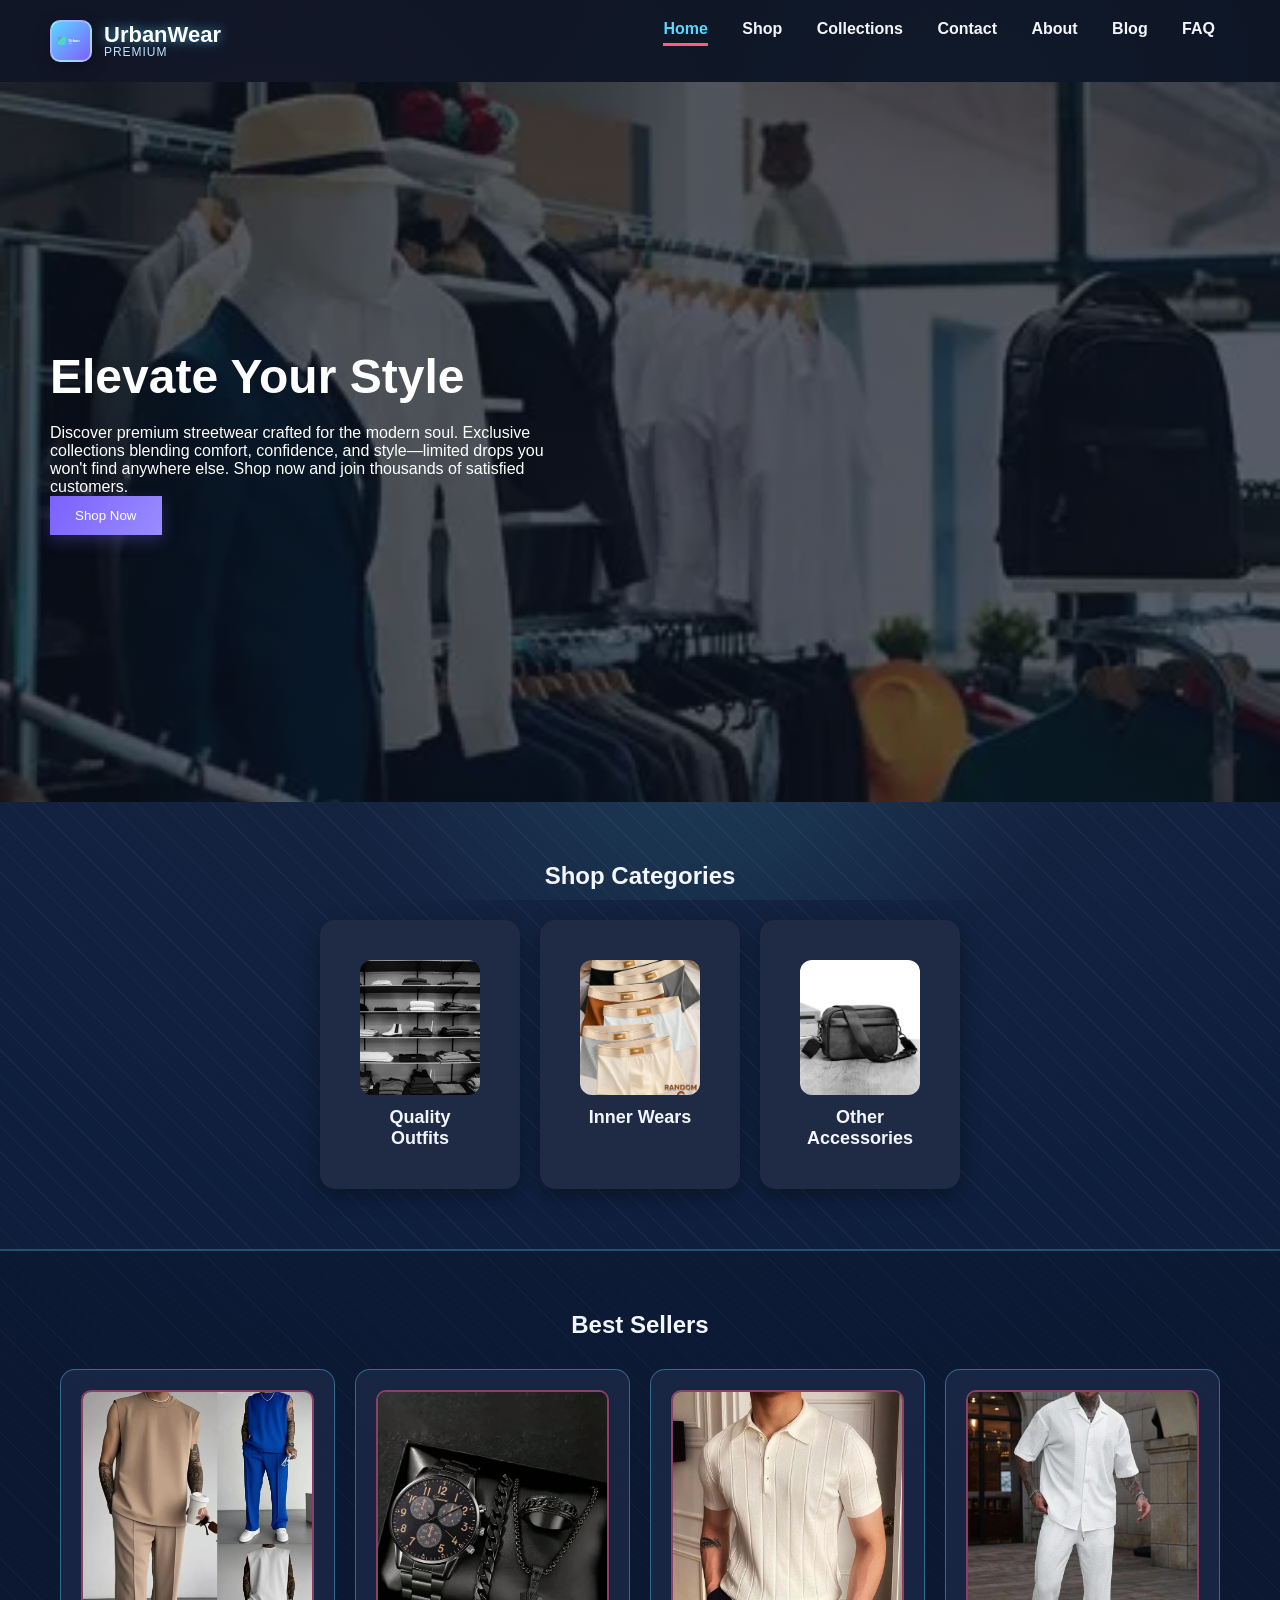
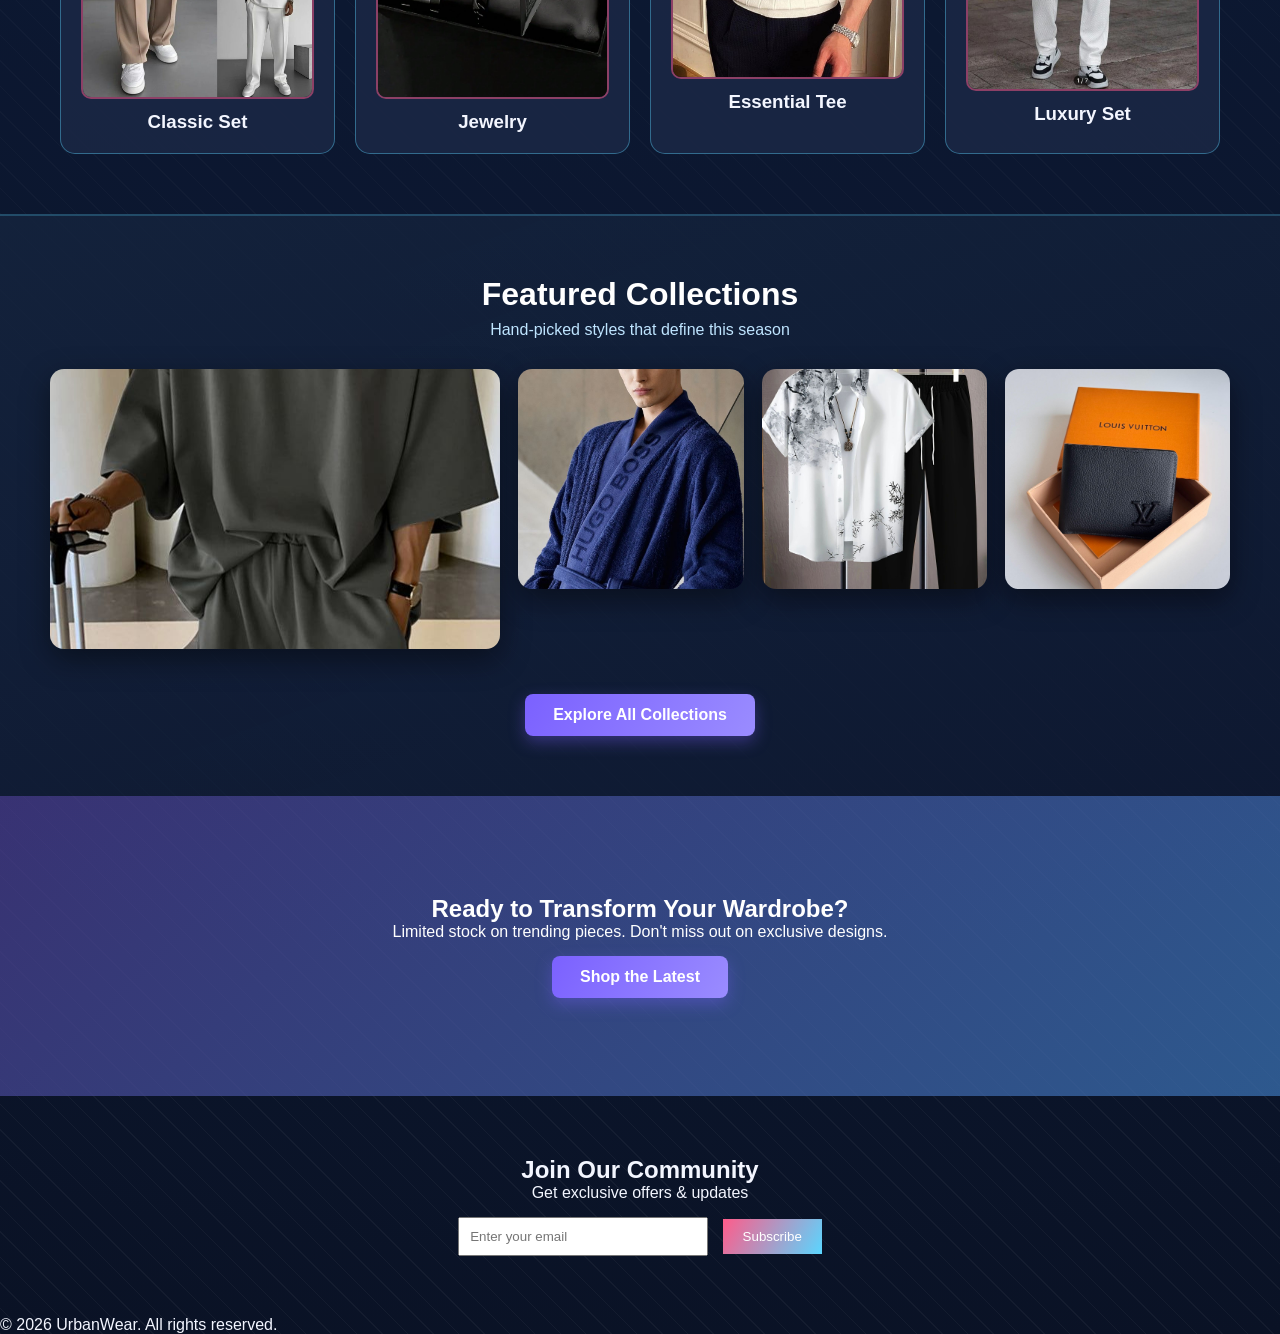
==== commit e2785783: "pushing my mini project" ====
--- a/index.html
+++ b/index.html
@@ -60,25 +60,21 @@
     <a href="pages/shop.html" class="product">
       <img src="images/luxury classicset.jpg">
       <h3>Classic Set</h3>
-      <p>¢200.00</p>
     </a>
 
     <a href="pages/shop.html" class="product">
       <img src="images/jewelry pic1.jpg">
       <h3>Jewelry</h3>
-      <p>¢170.00</p>
     </a>
 
     <a href="pages/shop.html" class="product">
       <img src="images/detailed shirt.jpg">
       <h3>Essential Tee</h3>
-      <p>¢150.00</p>
     </a>
 
     <a href="pages/shop.html" class="product">
       <img src="images/luxury twopiece set.jpg">
       <h3>Luxury Set</h3>
-      <p>¢240.00</p>
     </a>
 
   </div>
@@ -90,28 +86,28 @@
   <p>Hand-picked styles that define this season</p>
   <div class="showcase-boxes">
     <div class="showcase-box large">
-      <img src="images/luxury twopiece set.jpg" alt="Luxury Collection">
+      <img src="images/featuredpic1.jpg" alt="Luxury Collection">
       <div class="box-overlay">
         <h3>Luxury Sets</h3>
         <span>Premium Quality</span>
       </div>
     </div>
     <div class="showcase-box">
-      <img src="images/boutique pic3.webp" alt="Urban Essentials">
+      <img src="images/pj2.jpg" alt="Urban Essentials">
       <div class="box-overlay">
         <h3>Urban Essentials</h3>
         <span>Street Style</span>
       </div>
     </div>
     <div class="showcase-box">
-      <img src="images/innerwears.jpg" alt="Comfort Wear">
+      <img src="images/featuredpic2.jpg" alt="Comfort Wear">
       <div class="box-overlay">
         <h3>Comfort Wear</h3>
         <span>All Day</span>
       </div>
     </div>
     <div class="showcase-box">
-      <img src="images/side bag.jpg" alt="Accessories">
+      <img src="images/wallet2.jpg" alt="Accessories">
       <div class="box-overlay">
         <h3>Accessories</h3>
         <span>Complete Look</span>
